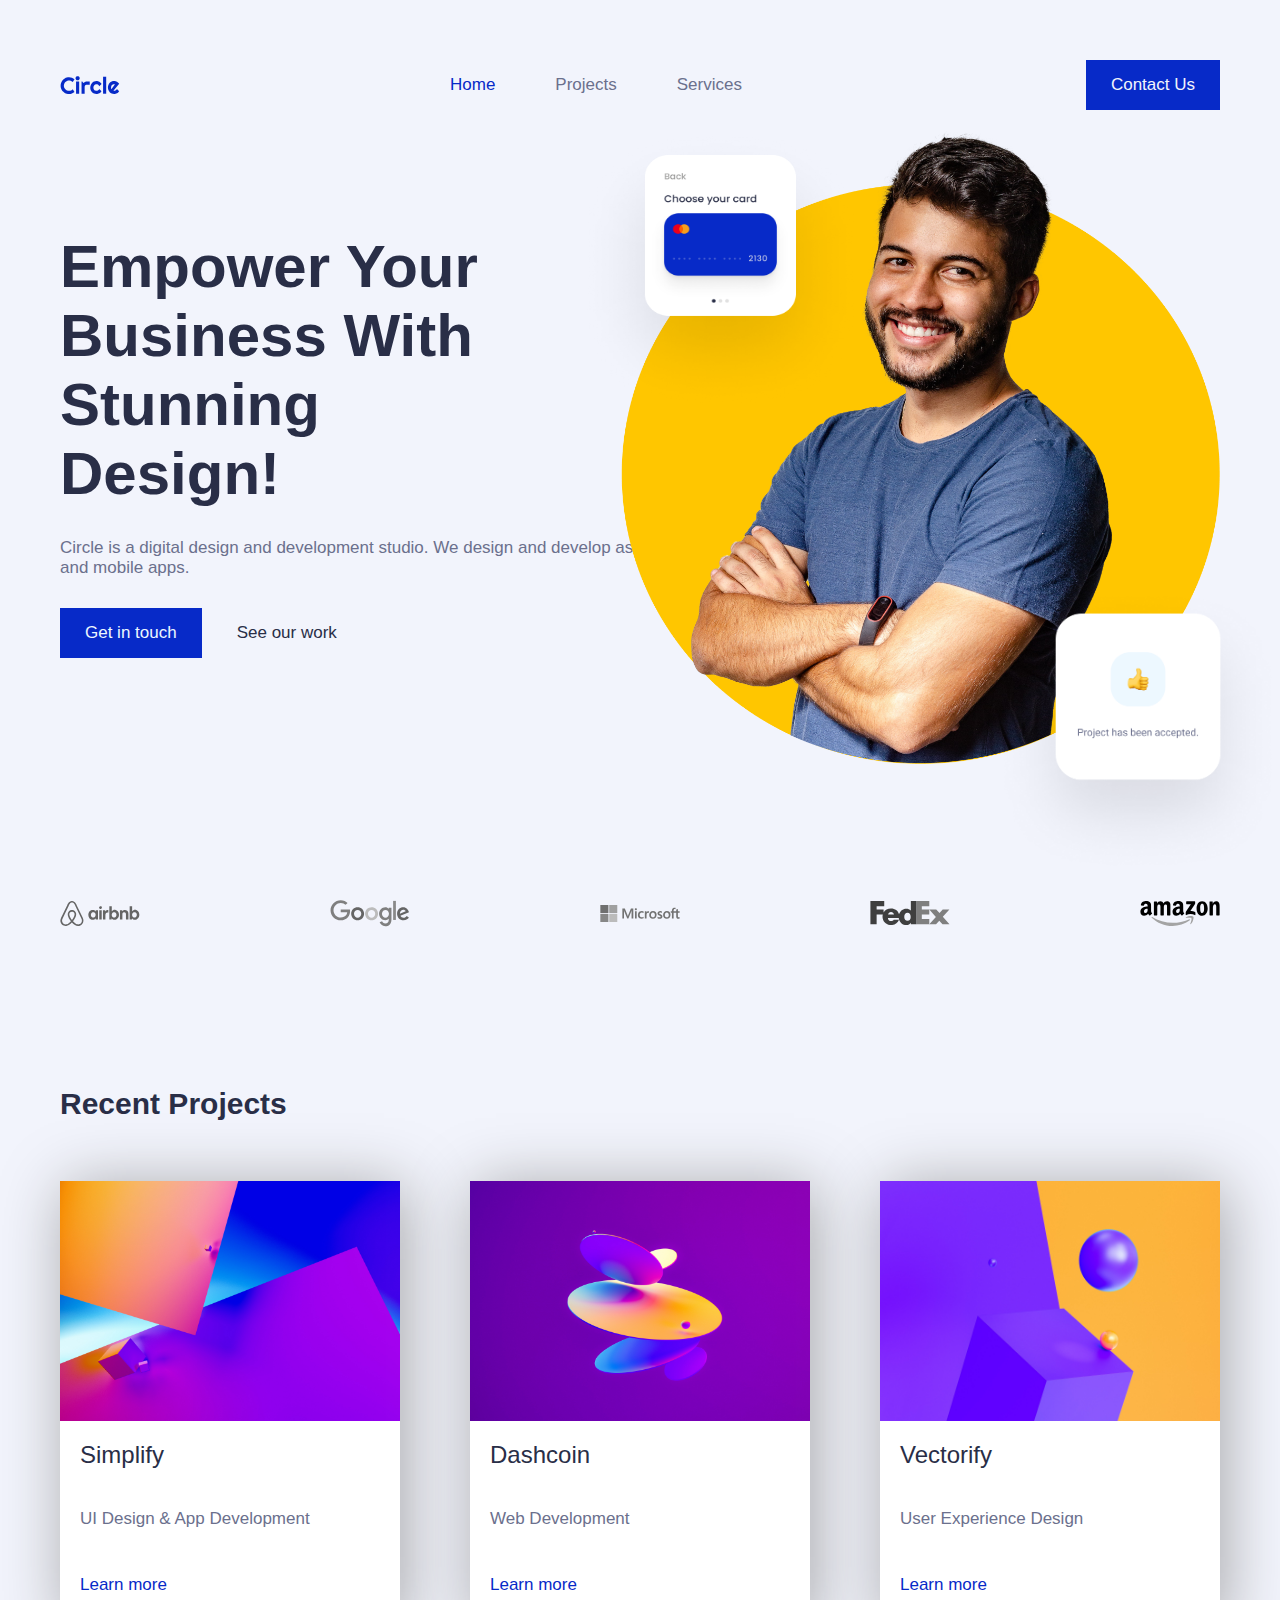
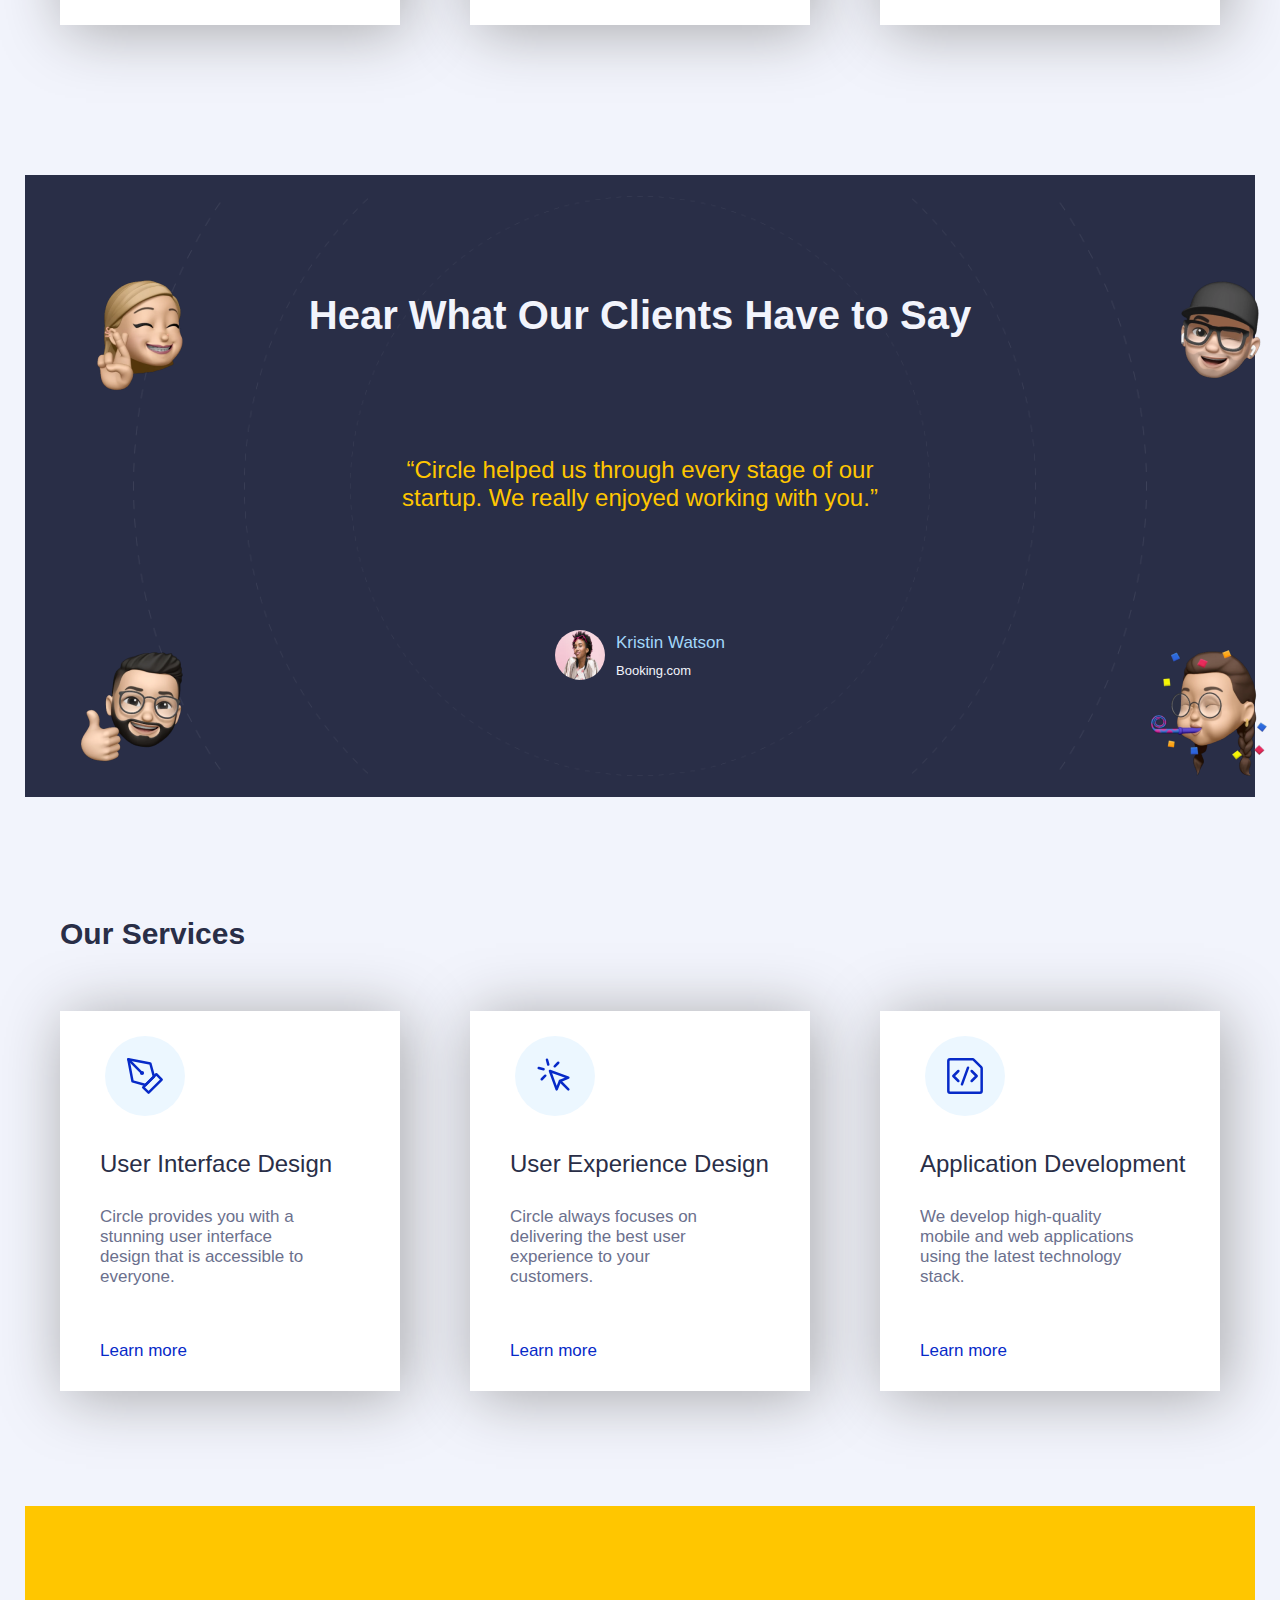
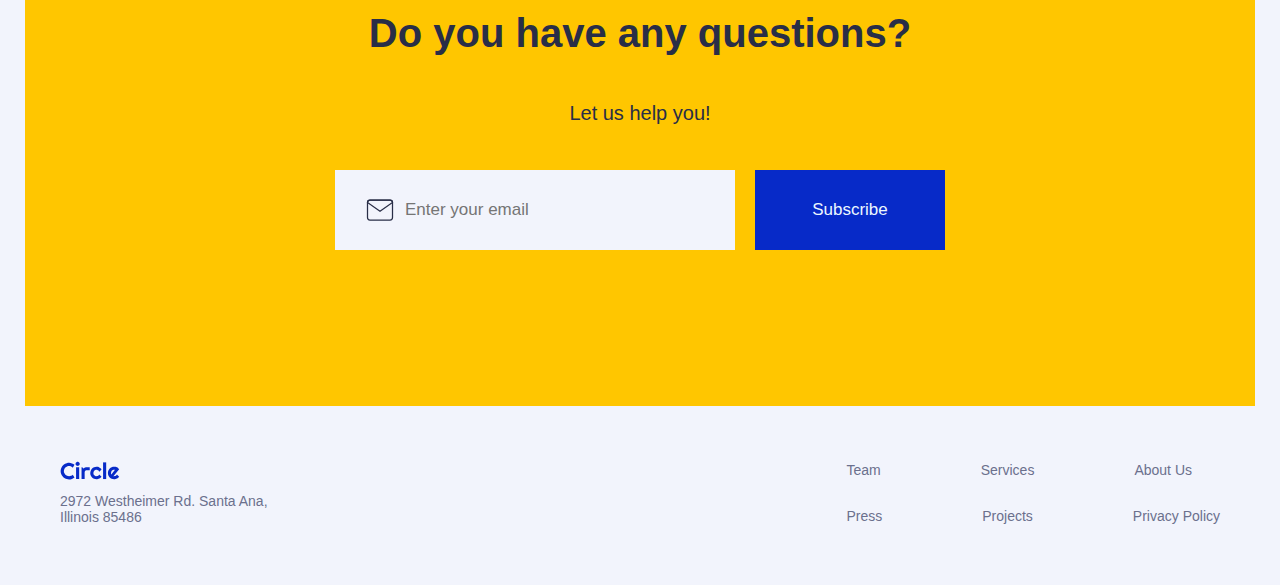
==== index.html @ cdd0a009 "Last cosmetic changes" ====
<!DOCTYPE html>
<html lang="en">
  <head>
    <meta charset="UTF-8" />
    <meta name="viewport" content="width=device-width, initial-scale=1.0" />
    <title>Homepage</title>
    <link
      rel="stylesheet"
      href="https://cdn.jsdelivr.net/npm/bootstrap-icons@1.10.3/font/bootstrap-icons.css"
    />
    <link rel="stylesheet" href="css/style.css" />
  </head>
  <body>
    <header>
      <img
        src="../resources/images/logos/circle.svg"
        alt="Circle logo"
        class="logo"
      />
      <button class="open-menu" id="open-menu">
        <i class="bi bi-list"></i>
      </button>

      <nav class="nav-bar" id="nav-bar">
        <button class="close-menu" id="close-menu">
          <i class="bi bi-x-circle-fill"></i>
        </button>
        <ul class="nav-list">
          <li class="home"><a href="./index.html">Home</a></li>
          <li><a href="/html/project.html">Projects</a></li>
          <li><a href="#">Services</a></li>
        </ul>
        <a href="./html/contact.html" id="btn-contact-us">Contact Us</a>
      </nav>
    </header>
    <main>
      <section class="hero-section">
        <div class="div-left">
          <h1>Empower Your Business With Stunning Design!</h1>
          <p>
            Circle is a digital design and development studio. We design and
            develop astonishing websites and mobile apps.
          </p>
          <div class="btn-left">
            <a href="#" class="btn-getInTouch">Get in touch</a>
            <a href="#" class="btn-seeOurWork">See our work</a>
          </div>
        </div>

        <div class="div-right">
          <img
            src="../resources/images/hero-section/hero-image.png"
            alt="smiling man photo"
          />
          <img
            src="../resources/images/hero-section/card-1.png"
            alt="credit card photo"
            id="card-1"
          />
          <img
            src="../resources/images/hero-section/card-2.png"
            alt="emoji and text: project has been accepted"
            id="card-2"
          />
        </div>
      </section>
      <section class="logos">
        <img
          src="../resources/images/logos/airbnb-logo.svg"
          alt="logo airbnb"
        />
        <img
          src="../resources/images/logos/google-logo.svg"
          alt="logo Google"
        />
        <img
          src="../resources/images/logos/microsoft-logo.svg"
          alt="logo Microsoft"
        />
        <img src="../resources/images/logos/fedex-logo.svg" alt="logo Fedex" />
        <img
          src="../resources/images/logos/amazon-logo.svg"
          alt="logo Amazon"
        />
      </section>
      <section class="recent-ptojects">
        <h2>Recent Projects</h2>
        <div class="card-project">
          <div class="card-1">
            <img
              src="../resources/images/projects-section/1.jpg"
              alt="image of project 1"
            />
            <p>Simplify</p>
            <p id="card-text1">UI Design & App Development</p>
            <a href="#">Learn more</a>
          </div>
          <div class="card-1">
            <img
              src="../resources/images/projects-section/2.jpg"
              alt="image of project 2"
            />
            <p>Dashcoin</p>
            <p id="card-text1">Web Development</p>
            <a href="#">Learn more</a>
          </div>

          <div class="card-1">
            <img
              src="../resources/images/projects-section/3.jpg"
              alt="image of project 1"
            />
            <p>Vectorify</p>
            <p id="card-text1">User Experience Design</p>
            <a href="#">Learn more</a>
          </div>
        </div>
      </section>
      <section class="testimonial">
        <h3>Hear What Our Clients Have to Say</h3>
        <p id="text-testimonial">
          “Circle helped us through every stage of our startup. We really
          enjoyed working with you.”
        </p>
        <div class="div-testimonial">
          <div class="mask-img">
            <img
              src="../resources/images/testimonial-section/profile.png"
              alt="Photo Kristin Watson"
            />
          </div>
          <div class="testimonial-example">
            <p id="text-testimonial1">Kristin Watson</p>
            <p id="text-testimonial2">Booking.com</p>
          </div>
        </div>
        <div class="testimonial-emojis">
          <img
            src="../resources/images/testimonial-section/memoji-1.png"
            alt="finger crossed emoji"
            id="emoji-1"
          />
          <img
            src="../resources/images/testimonial-section/memoji-2.png"
            alt="winking emoji"
            id="emoji-2"
          />
          <img
            src="../resources/images/testimonial-section/memoji-3.png"
            alt="thumbs up emoji"
            id="emoji-3"
          />
          <img
            src="../resources/images/testimonial-section/memoji-4.png"
            alt="celebrationemoji"
            id="emoji-4"
          />
        </div>
      </section>
      <section class="recent-ptojects">
        <h2>Our Services</h2>
        <div class="card-project">
          <div class="card-2 services">
            <div class="contenedor">
              <img
                src="../resources/images/icons/1.svg"
                alt="User Interface Design imago"
              />
            </div>
            <p>User Interface Design</p>
            <p id="card-text2">
              Circle provides you with a stunning user interface design that is
              accessible to everyone.
            </p>
            <a href="#">Learn more</a>
          </div>
          <div class="card-2 services">
            <div class="contenedor">
              <img
                src="../resources/images/icons/2.svg"
                alt="User Experience Design imago"
              />
            </div>
            <p>User Experience Design</p>
            <p id="card-text2">
              Circle always focuses on delivering the best user experience to
              your customers.
            </p>
            <a href="#">Learn more</a>
          </div>
          <div class="card-2 services">
            <div class="contenedor">
              <img
                src="../resources/images/icons/3.svg"
                alt="application development imago"
              />
            </div>
            <p>Application Development</p>
            <p id="card-text2">
              We develop high-quality mobile and web applications using the
              latest technology stack.
            </p>
            <a href="#">Learn more</a>
          </div>
        </div>
      </section>
      <section class="contact">
        <h3>Do you have any questions?</h3>
        <p>Let us help you!</p>
        <form class="form-group" id="contact-form">
          <div>
            <label for="email"></label>
            <input type="email" name="email" placeholder="Enter your email" />
            <img
              src="../resources/images/newsletter/icon/mail.svg"
              alt="Email Icon"
              class="email-icon"
            />
          </div>
          <div>
            <button type="submit" class="btn-subscribe">Subscribe</button>
          </div>
        </form>
      </section>
    </main>
    <footer class="footer">
      <div>
        <img src="../resources/images/logos/circle.svg" alt="Circle logo" />
        <p>2972 Westheimer Rd. Santa Ana, Illinois 85486</p>
      </div>
      <div class="footer-links">
        <ul>
          <li><a href="#">Team</a></li>
          <li><a href="#">Services</a></li>
          <li><a href="#">About Us</a></li>
        </ul>
        <ul>
          <li><a href="#">Press</a></li>
          <li><a href="#">Projects</a></li>
          <li><a href="#">Privacy Policy</a></li>
        </ul>
      </div>
    </footer>
    <script src="./js/homepage.js"></script>
  </body>
</html>
---- css/style.css ----
:root {
  --blue: #072ac8;
  --sky-blue: #43d2ff;
  --pale-blue: #a2d6f9;
  --light-blue: #d1edff;
  --black: #292e47;
  --grey: #6b708d;
  --pale-grey: #f2f4fc;
  --ice: #ecf7ff;
  --yellow: #ffc600;
}
*,
html,
body {
  box-sizing: border-box;
  font-family: "Roboto", Arial, Helvetica, sans-serif;
  margin: 0;
  padding: 0;
}
body {
  max-width: 100%;
  background-color: var(--pale-grey);
}
header {
  position: fixed;
  top: 0;
  width: 100%;
  display: flex;
  justify-content: space-around;
  background-color: var(--pale-grey);
  z-index: 1800;
  padding: 60px 60px 0px 60px;
}
.logo {
  width: 60px;
  height: auto;
}
.nav-bar {
  display: flex;
  align-items: center;
  justify-content: space-between;
  gap: 60px;
  width: 100%;
}
.nav-list {
  display: flex;
  gap: 60px;
  list-style: none;
  padding: 0;
  margin-left: 30%;
}
.nav-bar a {
  color: var(--grey);
  text-decoration: none;
  font-size: 17px;
}
.home a {
  color: var(--blue);
}
#btn-contact-us {
  color: var(--pale-grey);
  background-color: var(--blue);
  padding: 15px 25px;
  border: none;
  text-decoration: none;
  font-size: 17px;
}
#btn-contact-us:hover {
  color: var(--yellow);
}

.open-menu,
.close-menu {
  display: none;
}
.hero-section {
  display: flex;
  justify-content: space-between;
  align-items: center;
  z-index: 1000;
  max-width: 100%;
  height: 800px;
  padding: 150px 60px 60px 60px;
}
.div-left {
  width: 50%;
  display: flex;
  flex-direction: column;
}
.div-left h1 {
  width: 80%;
  font-size: 60px;
  font-style: bold;
  color: var(--black);
}
.div-left p {
  padding-top: 30px;
  font-size: 17px;
  color: var(--grey);
  width: 80vh;
}
.btn-left {
  padding-top: 30px;
  display: flex;
  flex-wrap: wrap;
}
.btn-getInTouch {
  background-color: var(--blue);
  color: var(--ice);
  padding: 15px 25px;
  border: none;
  text-decoration: none;
  font-size: 17px;
  margin-right: 10px;
}
.btn-seeOurWork {
  color: var(--black);
  padding: 15px 25px;
  border: none;
  text-decoration: none;
  font-size: 17px;
}
.btn-getInTouch:hover {
  color: var(--yellow);
}
.btn-seeOurWork:hover {
  color: var(--yellow);
}
.div-right {
  width: 50%;
  display: flex;
  flex-direction: column;
  position: relative;
  margin-right: 0px;
  align-items: flex-end;
}
.div-right img {
  width: 600px;
  height: 650px;
}
#card-1 {
  padding: 0px;
  width: 300px;
  height: 300px;
  z-index: 1500;
  position: absolute;
  top: 0px;
  right: 350px;
}
#card-2 {
  width: 300px;
  height: 300px;
  z-index: 1500;
  position: absolute;
  top: 460px;
  left: 60%;
}

.logos {
  display: flex;
  justify-content: space-between;
  align-items: center;
  max-width: 100%;
  padding: 100px 60px 100px 60px;
}
.logos img {
  width: 80px;
  height: auto;
  filter: grayscale(100%);
}
.recent-ptojects {
  display: flex;
  flex-direction: column;
  max-width: 100%;
  padding: 60px 60px 60px 60px;
}
.recent-ptojects h2 {
  font-size: 30px;
  color: var(--black);
  padding-bottom: 60px;
}
.card-project {
  background-color: #f2f4fc;
  display: flex;
  justify-content: space-between;
  align-items: center;
  max-width: 100%;
  padding-bottom: 30px;
}
.card-1 {
  display: flex;
  flex-direction: column;
  width: 340px;
  height: 444px;
  background-color: white;
  box-shadow: 5px 5px 60px rgb(166, 166, 168);
  align-items: flex-start;
  justify-content: space-between;
}
.card-1 img {
  width: 340px;
  height: 240px;
}
.card-1 p {
  padding: 20px;
  font-size: 24px;
  color: var(--black);
}
#card-text1 {
  font-size: 17px;
  color: var(--grey);
  margin-bottom: 25px;
}
.card-1 a {
  text-decoration: none;
  color: var(--blue);
  font-size: 17px;
  padding-left: 20px;
  padding-bottom: 30px;
}
.card-1 a:hover {
  color: var(--yellow);
}
.testimonial {
  background-image: url(../resources/images/testimonial-section/orbit.png);
  background-position: center;
  background-repeat: no-repeat;
  background-color: var(--black);
  background-size: contain;
  display: flex;
  justify-content: space-evenly;
  align-items: center;
  height: 622px;
  max-width: 100vw;
  margin: 60px 25px;
  flex-direction: column;
}
.testimonial h3 {
  color: var(--pale-grey);
  font-size: 40px;
  margin-top: 60px;
}
#text-testimonial {
  color: var(--yellow);
  font-size: 24px;
  padding-top: 60px;
  width: 45%;
  text-align: center;
}
.div-testimonial {
  padding-top: 60px;
  display: flex;
  justify-content: space-between;
  align-items: center;
  width: 170px;
}
.mask-img {
  width: 50px;
  height: 50px;
  border-radius: 50%;
  overflow: hidden;
}
.div-testimonial img {
  width: 50px;
  height: 50px;
}
.testimonial-example {
  display: flex;
  flex-direction: column;
  align-items: flex-start;
}
#text-testimonial1 {
  color: var(--pale-blue);
  font-size: 17px;
}
#text-testimonial2 {
  padding-top: 10px;
  color: var(--pale-grey);
  font-size: 13px;
}
.testimonial-emojis img {
  width: 150px;
  height: 150px;
}
#emoji-1 {
  position: absolute;
  top: 1860px;
  left: 60px;
}
#emoji-2 {
  position: absolute;
  top: 1860px;
  left: 1140px;
}
#emoji-3 {
  position: absolute;
  top: 2230px;
  left: 60px;
}
#emoji-4 {
  position: absolute;
  top: 2230px;
  left: 1140px;
}
.card-2 {
  display: flex;
  flex-direction: column;
  width: 340px;
  height: 380px;
  background-color: white;
  box-shadow: 5px 5px 60px rgb(166, 166, 168);
  align-items: flex-start;
  justify-content: space-between;
  padding-left: 20px;
}
.card-2 p {
  padding: 0px 20px 20px 20px;
  font-size: 24px;
  color: var(--black);
}
#card-text2 {
  font-size: 17px;
  color: var(--grey);
  margin-bottom: 25px;
  width: 80%;
}
.card-2 a {
  text-decoration: none;
  color: var(--blue);
  font-size: 17px;
  padding-left: 20px;
  padding-bottom: 30px;
}
.card-2 a:hover {
  color: var(--yellow);
}
.contenedor {
  width: 80px;
  height: 80px;
  border-radius: 50%;
  background-color: var(--ice);
  display: flex;
  justify-content: center;
  align-items: center;
  margin: 25px;
}
.contenedor img {
  max-width: 100%;
}
.contact {
  background-color: var(--yellow);
  display: flex;
  justify-content: space-evenly;
  align-items: center;
  height: 500px;
  max-width: 100vw;
  margin: 25px 25px;
  flex-direction: column;
}
.contact h3 {
  font-size: 40px;
  font-style: bold;
  color: var(--black);
  padding-top: 60px;
}
.contact p {
  font-size: 20px;
  color: var(--black);
}
.form-group {
  display: flex;
  justify-content: space-between;
  align-items: center;
  margin-bottom: 80px;
}
.contact input[type="email"] {
  width: 400px;
  height: 80px;
  padding: 10px;
  padding-left: 70px;
  background-color: var(--pale-grey);
  font-size: 17px;
  color: var(--grey);
  border: none;
  margin-right: 20px;
}
.email-icon {
  position: relative;
  left: 30px;
  top: -55px;
  width: 30px;
  height: auto;
  display: block;
}
.contact button {
  background-color: var(--blue);
  color: var(--ice);
  width: 190px;
  height: 80px;
  padding: 15px 25px;
  border: none;
  text-decoration: none;
  font-size: 17px;
  margin-bottom: 30px;
  cursor: pointer;
}
.contact button:hover {
  color: var(--yellow);
}
.footer {
  position: relative;
  max-width: 100%;
  display: flex;
  justify-content: space-between;
  align-items: center;
  z-index: 1000;
  padding: 0px 60px 60px 60px;
  background-color: var(--pale-grey);
  font-size: 14px;
  color: var(--grey);
}
.footer img {
  padding-top: 30px;
  width: 60px;
  height: auto;
}
.footer p {
  width: 250px;
  padding-top: 10px;
}
.footer ul {
  list-style: none;
  display: flex;
  flex-wrap: column;
  align-items: flex-end;
  gap: 100px;
  padding-top: 30px;
}
.footer a {
  text-decoration: none;
  color: var(--grey);
  font-size: 14px;
  align-items: flex-end;
}
.footer a:hover {
  color: var(--yellow);
}
@media only screen and (max-width: 600px) {
  header {
    display: flex;
    padding: 20px 20px 0px 20px;
    flex-direction: raw;
    justify-content: space-between;
  }
  .open-menu,
  .close-menu {
    display: block;
    border: 0;
    font-size: 1.25rem;
    background-color: transparent;
    cursor: pointer;
  }
  .open-menu {
    color: varr(--blue);
  }
  .close-menu {
    color: var(--y2ellow);
  }
  .nav-bar {
    opacity: 0;
    visibility: hidden;
    display: flex;
    flex-direction: column;
    align-items: end;
    gap: 1rem;
    position: absolute;
    top: 0;
    right: 0;
    bottom: 0;
    background-color: var(--blue);
    padding: 1rem;
    box-shadow: 0 0 0 100vmax rgba(70, 99, 229, 0.5);
    height: 220px;
    width: 120px;
  }

  .nav-bar.show {
    opacity: 2;
    visibility: visible;
  }
  .nav-list {
    display: flex;
    flex-direction: column;
    align-items: end;
    gap: 20px;
    list-style: none;
    padding: 0;
    margin-left: 30%;
  }
  .nav-list li a {
    color: var(--pale-grey);
    gap: 20px;
  }

  .nav-list li a:hover {
    color: var(--yellow);
  }

  #btn-contact-us {
    color: var(--pale-grey);
    background-color: transparent;
    padding: 1rem;
    right: 0;
    border: none;
    text-decoration: none;
    font-size: 17px;
    align-items: end;
    padding: 0px;
  }
  .bi-list {
    color: var(--blue);
  }
  .bi-x-circle-fill {
    color: var(--pale-grey);
  }

  .hero-section {
    flex-direction: column;
    align-items: center;
    text-align: justify;
    text-align: center;
    max-width: 100%;
    height: auto;
    margin-top: 120px;
    padding: 20px 0px 20px 20px;
  }
  .div-left {
    width: 100%;
    flex-direction: column;
    align-items: center;
    gap: 5px;
    margin-bottom: 20px;
  }
  .div-left h1 {
    width: 80%;
    font-size: 30px;
    text-align: center;
  }
  .div-left p {
    padding-top: 20px;
    font-size: 13px;
    text-align: center;
    width: 80%;
  }
  .btn-left {
    padding-top: 20px;
    width: 50%;
    flex-wrap: nowrap;
    align-items: center;
    justify-content: center;
  }
  .btn-getInTouch {
    padding: 5px 15px;
    font-size: 15px;
  }
  .btn-seeOurWork {
    padding: 5px 15px;
    font-size: 15px;
  }

  .div-right {
    display: block;
    flex-direction: column;
    width: 100%;
    padding-top: 30px;

    align-items: center;
  }
  .div-right img {
    max-width: 80%;
    height: auto;
  }

  #card-1 {
    width: 160px;
    height: 160px;
    position: absolute;
    top: 5%;
    right: 55%;
  }
  #card-2 {
    width: 160px;
    height: 160px;
    top: 73%;
    left: 55%;
  }
  .logos {
    display: flex;
    justify-content: space-between;
    align-items: center;
    flex-wrap: wrap;
    max-width: 100%;
    padding: 20px;
    margin-top: 20px;
  }
  .logos img {
    width: 10%;
  }
  .recent-ptojects {
    max-width: 100%;
    padding: 20px;
    margin-top: 20px;
  }
  .recent-ptojects h2 {
    font-size: 30px;
    text-align: center;
    color: var(--black);
    padding-bottom: 20px;
  }
  .card-project {
    display: flex;
    flex-direction: column;
    justify-content: space-between;
    align-items: center;
    max-width: 100%;
    padding-bottom: 30px;
  }
  .card-1 {
    display: flex;
    flex-direction: column;
    max-width: 100%;
    height: auto;
    align-items: center;
    justify-content: space-between;
    margin-bottom: 10%;
  }
  .card-1 img {
    width: 100%;
    height: auto;
  }
  .card-1 p {
    font-size: 23px;
    text-align: center;
  }
  #card-text1 {
    font-size: 17px;
    color: var(--grey);
    margin-bottom: 25px;
  }
  .card-1 a {
    font-size: 17px;
    padding-left: 0px;
  }
  .testimonial {
    max-width: 100%;
    display: flex;
    justify-content: space-evenly;
    align-items: center;
    height: auto;
    padding: 20px 20px;
    margin: 10px;
    flex-direction: column;
  }
  .testimonial h3 {
    max-width: 65%;
    color: var(--pale-grey);
    font-size: 25px;
    margin-top: 20px;
    text-align: center;
  }
  .div-testimonial {
    margin-top: 10px;
    display: flex;
    justify-content: space-between;
    align-items: center;
    width: 210px;
    padding: 20px;
  }
  #text-testimonial {
    font-size: 17px;
    padding-top: 20px;
    width: 70%;
    text-align: center;
  }
  #text-testimonial1 {
    color: var(--pale-blue);
    font-size: 17px;
  }
  #text-testimonial2 {
    padding-top: 10px;
    color: var(--pale-grey);
    font-size: 13px;
  }
  .testimonial-emojis img {
    display: none;
    width: 60px;
    height: 60px;
  }
  #emoji-1 {
    position: absolute;
    top: 2680px;
    left: 30px;
  }
  #emoji-2 {
    position: absolute;
    top: 2680px;
    left: 490px;
  }
  #emoji-3 {
    position: absolute;
    top: 2860px;
    left: 30px;
  }
  #emoji-4 {
    position: absolute;
    top: 2860px;
    left: 490px;
  }
  .card-2 {
    display: flex;
    flex-direction: column;
    width: 80%;
    height: auto;
    align-items: center;
    justify-content: space-between;
    padding-left: 0px;
    margin-bottom: 10%;
  }
  .recent-ptojects h2 {
    font-size: 30px;
    text-align: center;
    padding-bottom: 20px;
    margin-top: 30px;
  }
  .card-2 p {
    padding: 0px 20px 20px 20px;
    font-size: 23px;
    color: var(--black);
    text-align: center;
  }
  #card-text2 {
    font-size: 17px;
    color: var(--grey);
    margin-bottom: 25px;
    width: 80%;
  }
  .card-2 a {
    text-decoration: none;
    color: var(--blue);
    font-size: 17px;
    padding-left: 0px;
    padding-bottom: 30px;
  }
  .contact {
    height: 300px;
    max-width: 100vw;
    padding: 10px;
    margin: 10px;
    flex-direction: column;
  }
  .contact h3 {
    font-size: 25px;
    padding-top: 40px;
  }
  .contact p {
    font-size: 17px;
  }
  .form-group {
    display: flex;
    flex-direction: column;
    justify-content: space-between;
    align-items: center;
    margin-bottom: 0px;
  }
  .contact input[type="email"] {
    width: 200px;
    height: auto;
    padding: 15px;
    font-size: 15px;
    margin-right: 0px;
    text-align: center;
    margin-bottom: 20px;
  }
  .email-icon {
    width: 20px;
    height: 20px;
    left: 10px;
  }
  .contact button {
    width: 200px;
    height: 40px;
    padding: 0px;
    border: none;
    text-decoration: none;
    font-size: 17px;
    margin-bottom: 30px;
    cursor: pointer;
  }
  .contact button:hover {
    color: var(--yellow);
  }
  .footer {
    position: relative;
    max-width: 100%;
    height: 120px;
    bottom: 0px;
    display: flex;
    flex-direction: column;
    justify-content: space-between;
    align-items: center;
    z-index: 1000;
    padding: 15px 15px 15px 15px;
    background-color: var(--pale-grey);
    font-size: 10px;
    color: var(--grey);
  }
  .footer div {
    display: flex;
    flex-direction: row;
    align-items: flex-end;
    justify-content: center;
    padding: 10px 20px 0px 20px;
  }
  .footer img {
    padding-top: 0px;
    width: 60px;
    height: auto;
  }
  .footer p {
    width: 100%;
    padding-top: 0px;
    margin-left: 20px;
  }
  .footer ul {
    flex-wrap: column;
    align-items: space-between;
    margin-left: 0px;
    width: 180px;
    gap: 15px;
    padding-top: 0px;
    margin-bottom: 20px;
  }
  .footer a {
    font-size: 12px;
    align-items: flex-end;
  }
}
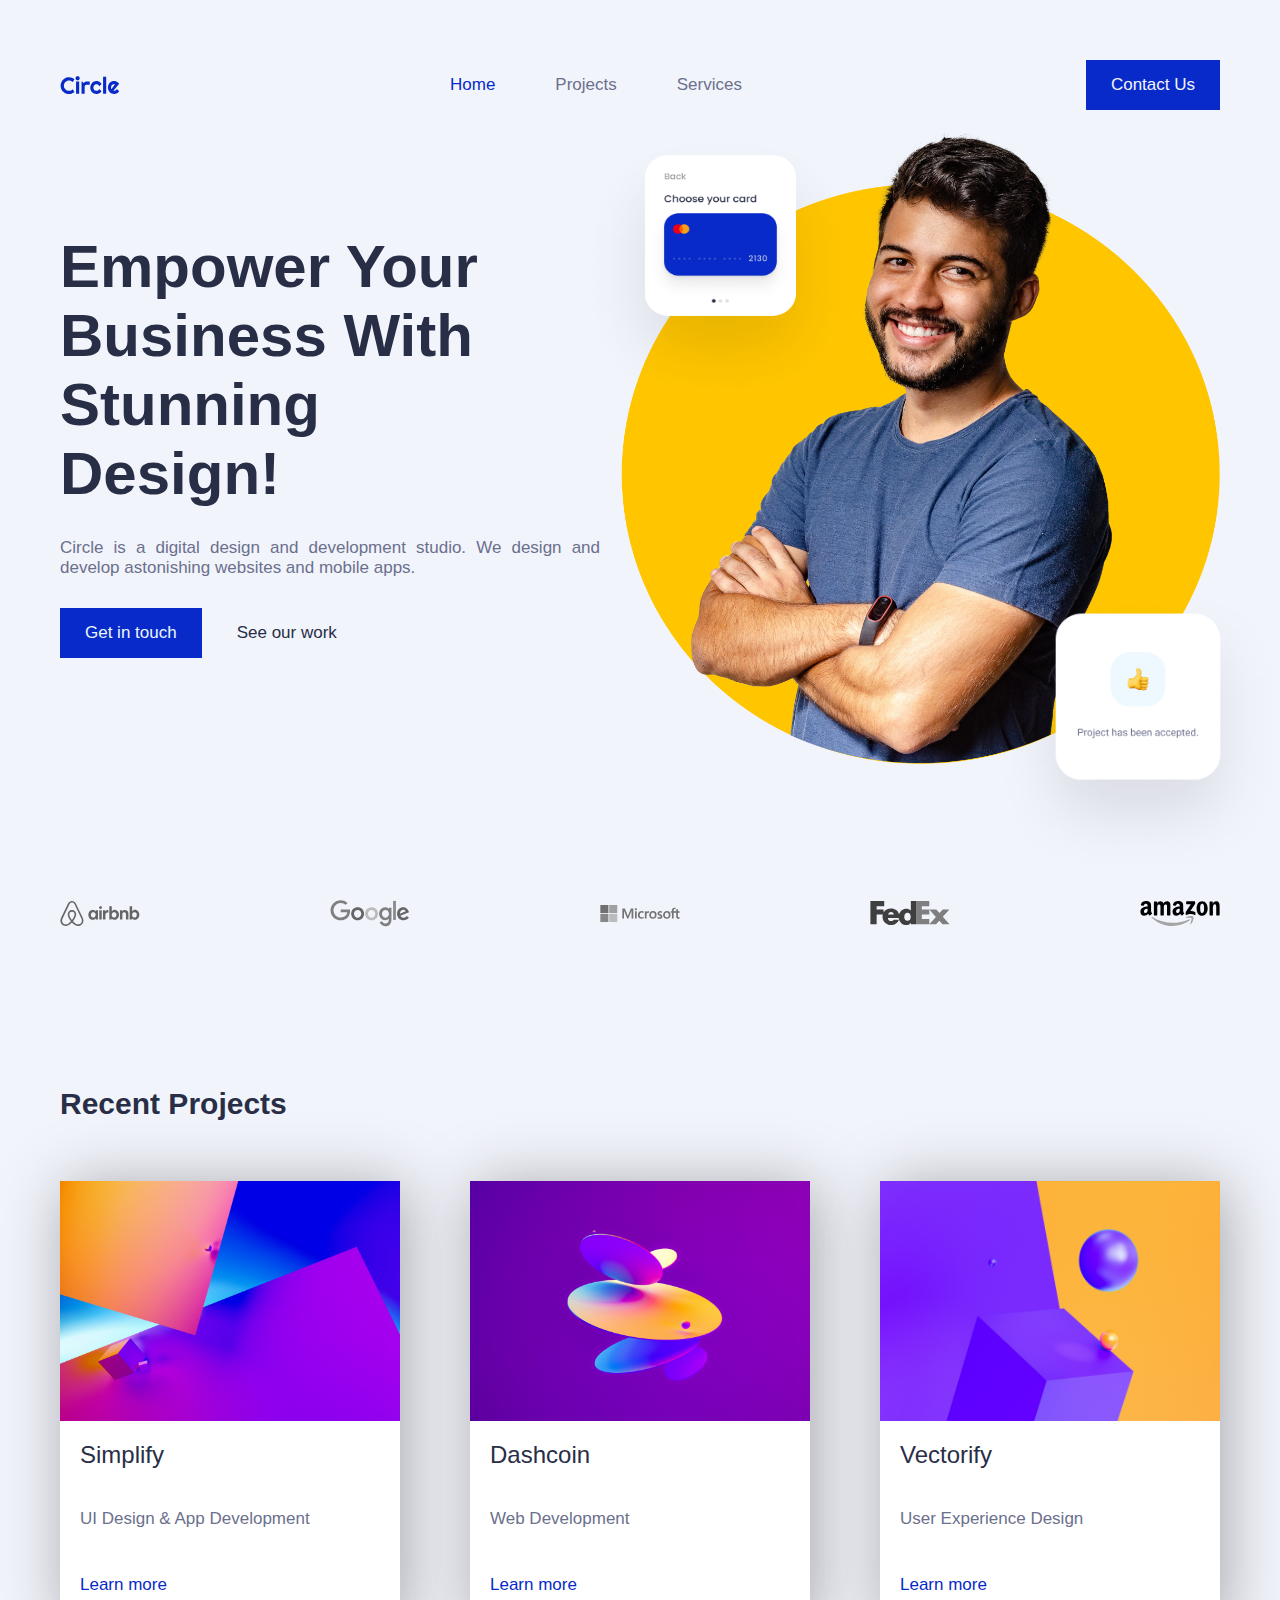
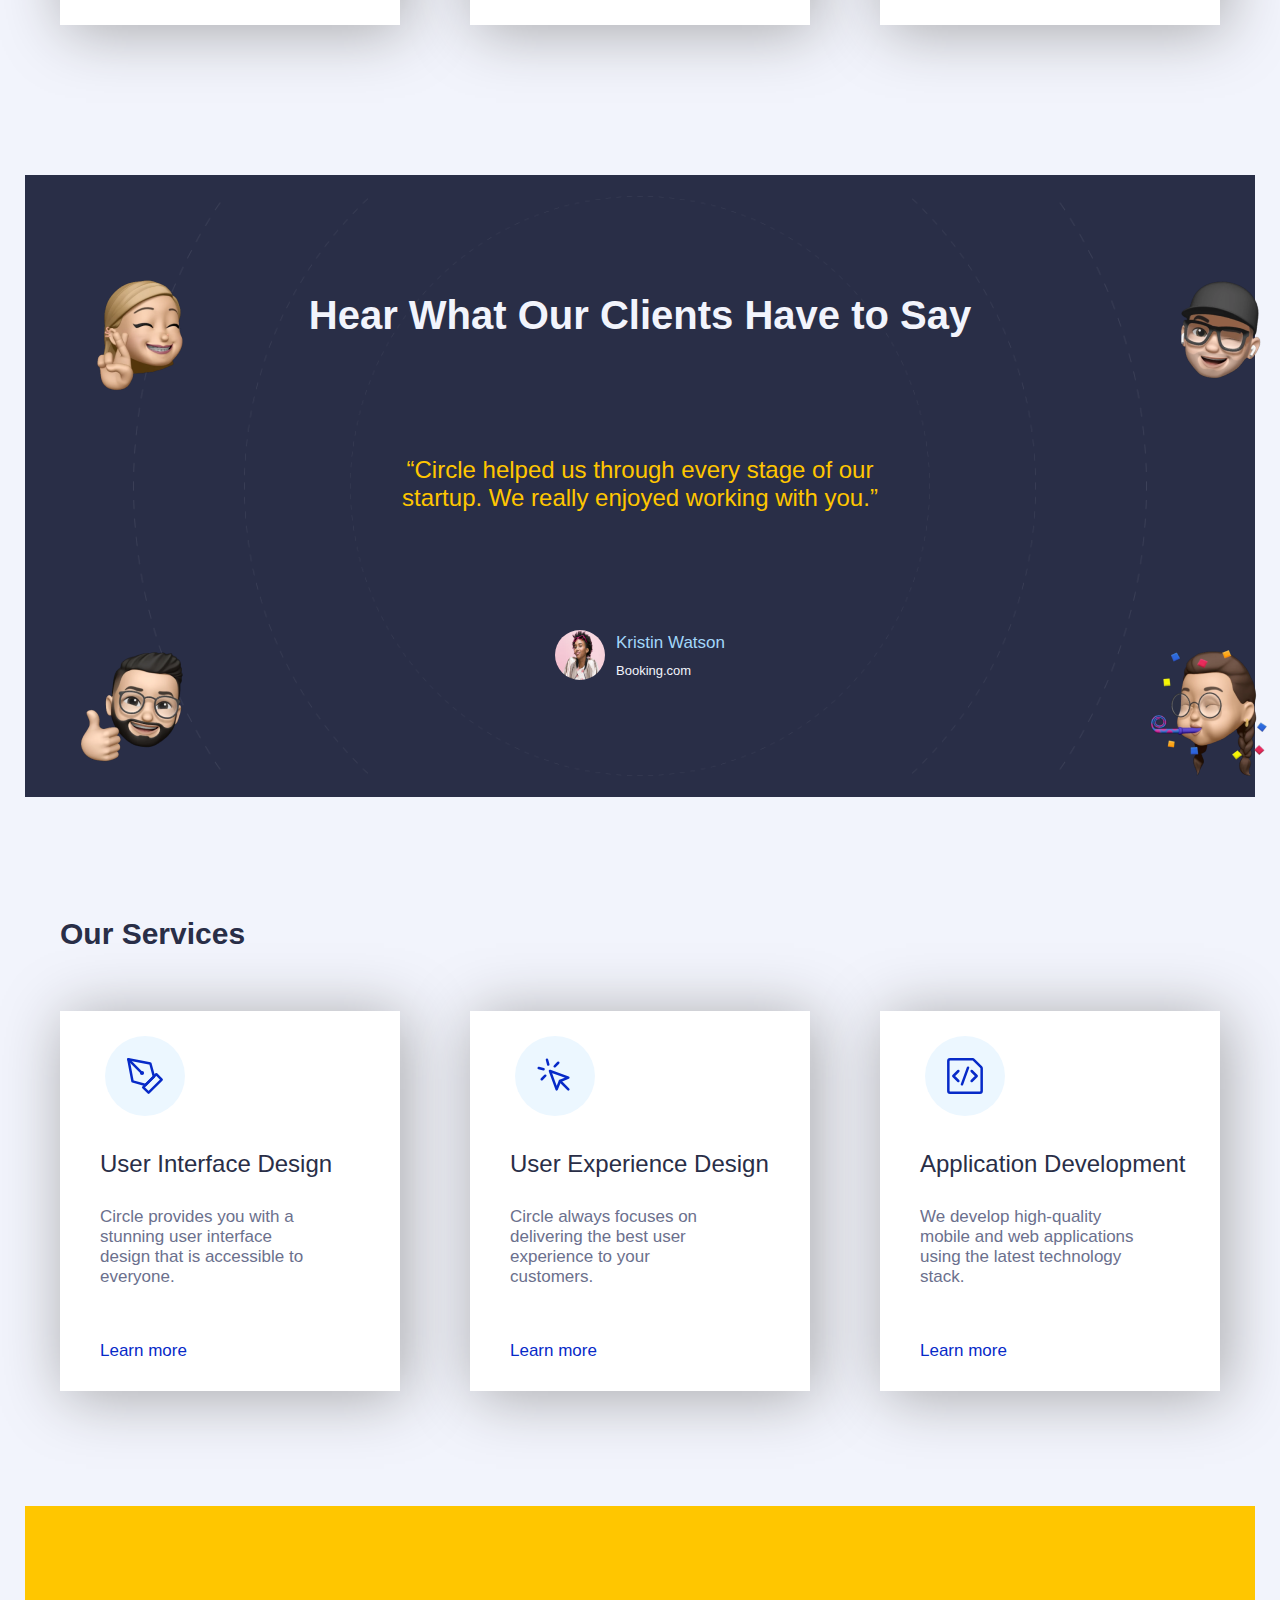
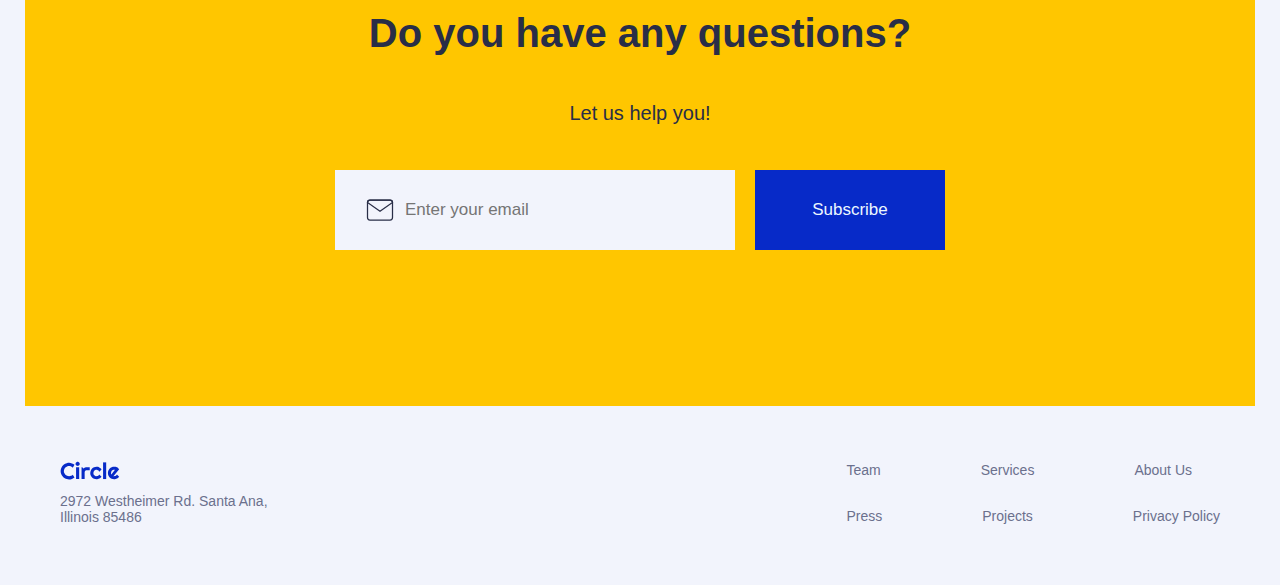
==== commit a7bd75ca: "Add two validation methods for form(phone number and "You cannot be Ironhack, because I am Ironhack"" ====
--- a/index.html
+++ b/index.html
@@ -20,15 +20,14 @@
       <button class="open-menu" id="open-menu">
         <i class="bi bi-list"></i>
       </button>
-
       <nav class="nav-bar" id="nav-bar">
         <button class="close-menu" id="close-menu">
           <i class="bi bi-x-circle-fill"></i>
         </button>
         <ul class="nav-list">
           <li class="home"><a href="./index.html">Home</a></li>
-          <li><a href="/html/project.html">Projects</a></li>
-          <li><a href="#">Services</a></li>
+          <li class="project"><a href="/html/project.html">Projects</a></li>
+          <li class="service"><a href="#">Services</a></li>
         </ul>
         <a href="./html/contact.html" id="btn-contact-us">Contact Us</a>
       </nav>
--- a/css/style.css
+++ b/css/style.css
@@ -68,7 +68,12 @@
 #btn-contact-us:hover {
   color: var(--yellow);
 }
-
+.project:hover{
+  color: var(--yellow);
+}
+.service:hover{
+  color: var(--yellow);
+}
 .open-menu,
 .close-menu {
   display: none;
@@ -95,9 +100,10 @@
 }
 .div-left p {
   padding-top: 30px;
+  text-align: justify;
   font-size: 17px;
   color: var(--grey);
-  width: 80vh;
+  width: 60vh;
 }
 .btn-left {
   padding-top: 30px;
